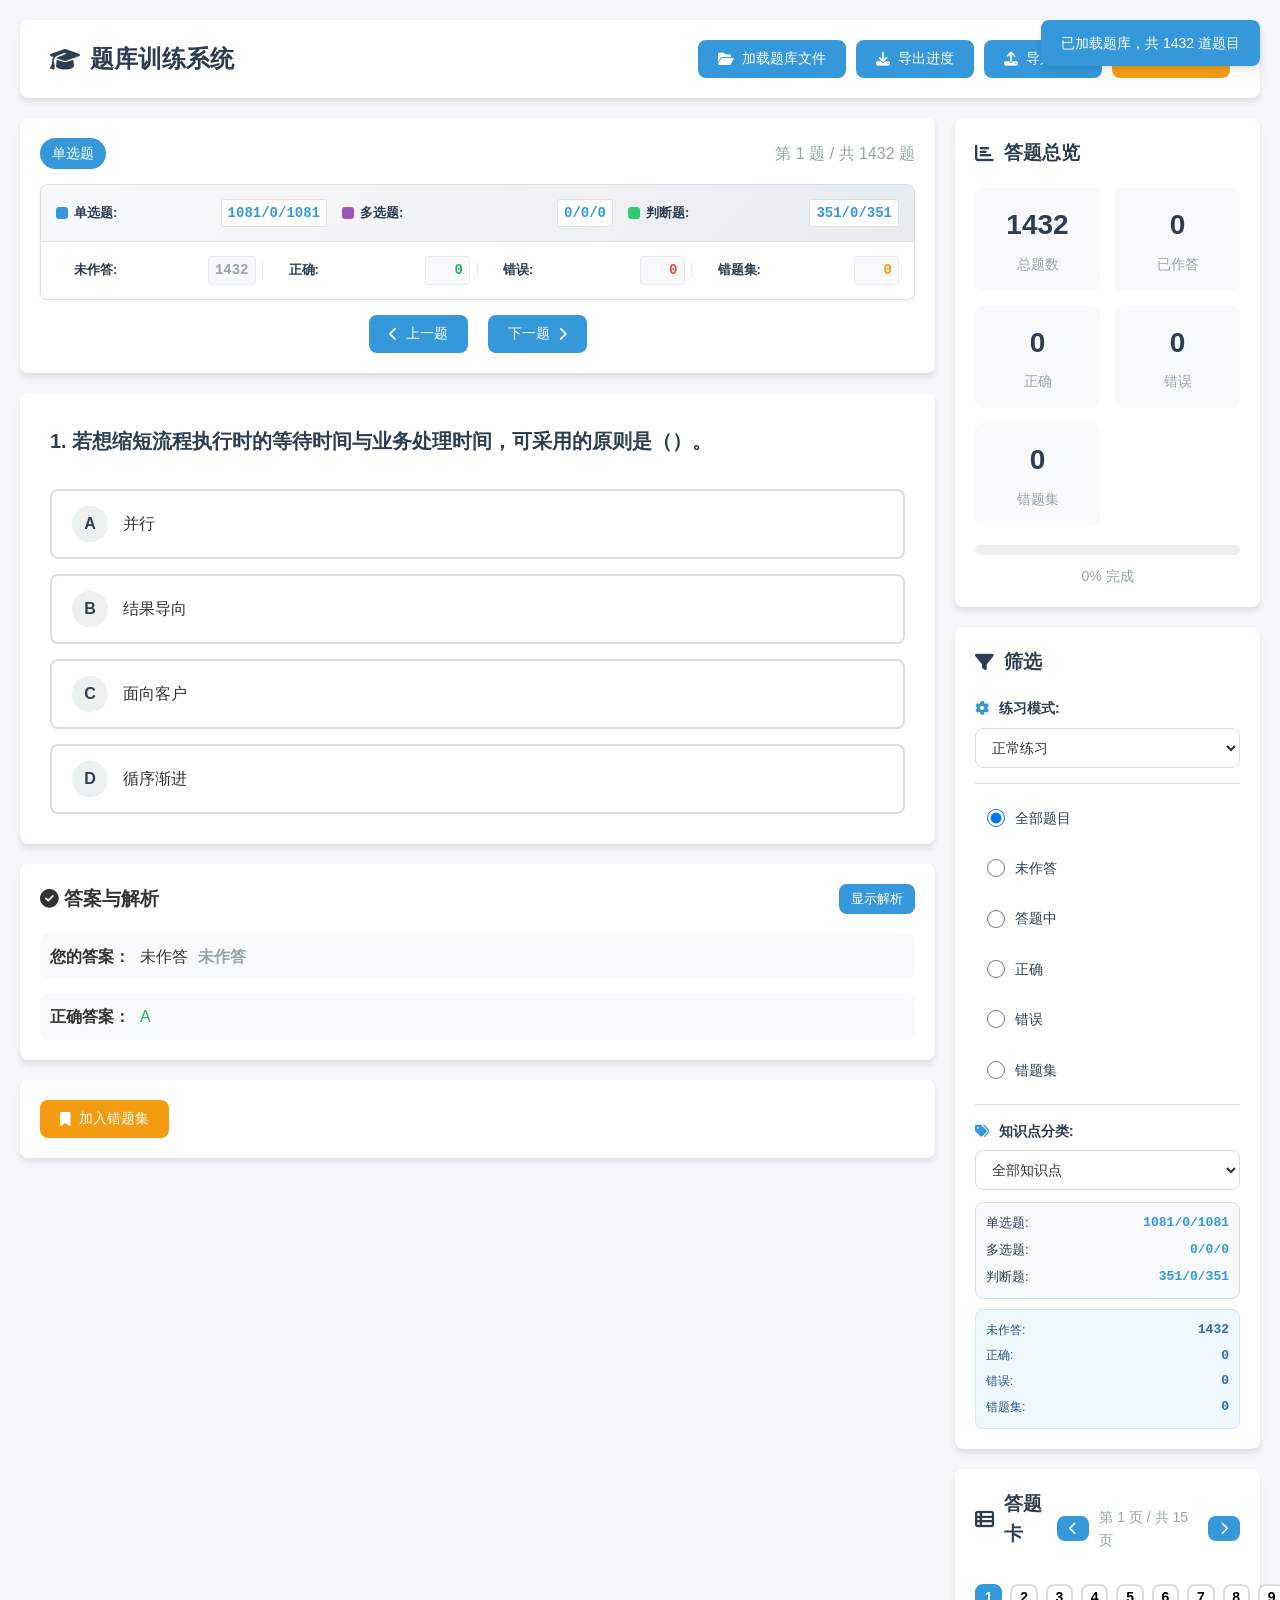
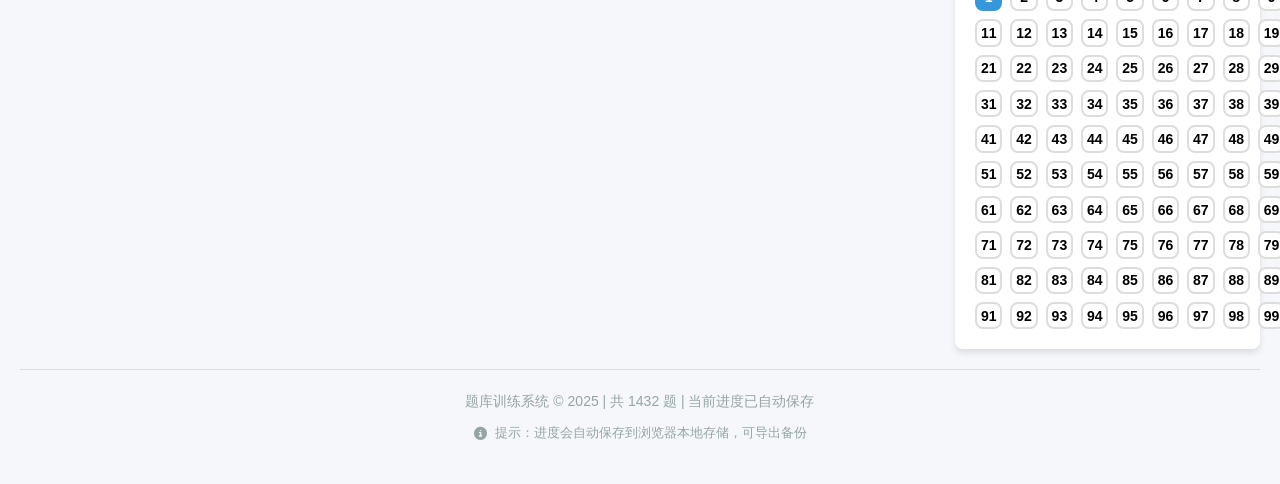
==== ai_test/index.html @ 326a0f9c "feat: 添加知识点分类。" ====
<!DOCTYPE html>
<html lang="zh-CN">
<head>
    <meta charset="UTF-8">
    <meta name="viewport" content="width=device-width, initial-scale=1.0">
    <title>题库训练系统</title>
    <link rel="stylesheet" href="style.css">
    <link rel="stylesheet" href="https://cdnjs.cloudflare.com/ajax/libs/font-awesome/6.4.0/css/all.min.css">
</head>
<body>
    <div class="container">
        <header>
            <h1><i class="fas fa-graduation-cap"></i> 题库训练系统</h1>
            <div class="header-controls">
                <button id="loadFile" class="btn"><i class="fas fa-folder-open"></i> 加载题库文件</button>
                <input type="file" id="fileInput" accept=".txt" style="display: none;">
                <button id="exportBtn" class="btn"><i class="fas fa-download"></i> 导出进度</button>
                <button id="importBtn" class="btn"><i class="fas fa-upload"></i> 导入进度</button>
                <input type="file" id="importFile" accept=".json" style="display: none;">
                <button id="resetBtn" class="btn btn-warning"><i class="fas fa-redo"></i> 重置进度</button>
            </div>
        </header>

        <main>
            <div class="left-panel">
                <div class="question-header">
                    <div class="question-info">
                        <span class="question-type" id="questionType">单选题</span>
                        <span class="question-number" id="questionNumber">第 1 题 / 共 1432 题</span>
                    </div>
                    <div class="question-stats-summary" id="questionStatsSummary">
                        <div class="stats-summary-row type-stats">
                            <div class="stats-summary-item">
                                <span class="stats-summary-label">单选题:</span>
                                <span class="stats-summary-count" id="summarySingleCount">0/0/0</span>
                            </div>
                            <div class="stats-summary-item">
                                <span class="stats-summary-label">多选题:</span>
                                <span class="stats-summary-count" id="summaryMultipleCount">0/0/0</span>
                            </div>
                            <div class="stats-summary-item">
                                <span class="stats-summary-label">判断题:</span>
                                <span class="stats-summary-count" id="summaryJudgeCount">0/0/0</span>
                            </div>
                        </div>
                        <div class="stats-summary-row status-stats">
                            <div class="stats-summary-item">
                                <span class="stats-summary-label">未作答:</span>
                                <span class="stats-summary-count" id="summaryUnansweredCount">0</span>
                            </div>
                            <div class="stats-summary-item">
                                <span class="stats-summary-label">正确:</span>
                                <span class="stats-summary-count" id="summaryCorrectCount">0</span>
                            </div>
                            <div class="stats-summary-item">
                                <span class="stats-summary-label">错误:</span>
                                <span class="stats-summary-count" id="summaryIncorrectCount">0</span>
                            </div>
                            <div class="stats-summary-item">
                                <span class="stats-summary-label">错题集:</span>
                                <span class="stats-summary-count" id="summaryWrongBookCount">0</span>
                            </div>
                        </div>
                    </div>
                    <div class="question-actions">
                        <button id="prevBtn" class="btn"><i class="fas fa-chevron-left"></i> 上一题</button>
                        <button id="nextBtn" class="btn">下一题 <i class="fas fa-chevron-right"></i></button>
                    </div>
                </div>

                <div class="question-content">
                    <h2 id="questionText">加载题目中...</h2>
                    <div class="options" id="optionsContainer">
                        <!-- 选项动态生成 -->
                    </div>
                    <div class="judgment-options" id="judgmentContainer" style="display: none;">
                        <button class="judgment-btn correct-btn" data-value="正确">正确</button>
                        <button class="judgment-btn wrong-btn" data-value="错误">错误</button>
                    </div>
                </div>

                <div class="answer-section">
                    <div class="answer-header">
                        <h3><i class="fas fa-check-circle"></i> 答案与解析</h3>
                        <button id="toggleExplanation" class="btn btn-small">显示解析</button>
                    </div>
                    <div class="answer-content">
                        <div class="user-answer">
                            <strong>您的答案：</strong>
                            <span id="userAnswerText">未作答</span>
                            <span id="answerStatus" class="status-unanswered">未作答</span>
                        </div>
                        <div class="correct-answer">
                            <strong>正确答案：</strong>
                            <span id="correctAnswerText">-</span>
                        </div>
                        <div class="explanation" id="explanationText" style="display: none;">
                            <strong>解析：</strong>
                            <p>解析内容加载中...</p>
                        </div>
                    </div>
                </div>

                <div class="wrong-book-section">
                    <button id="toggleWrongBook" class="btn btn-wrongbook">
                        <i class="fas fa-bookmark"></i> 加入错题集
                    </button>
                    <button id="removeWrongBook" class="btn btn-wrongbook-remove" style="display: none;">
                        <i class="fas fa-trash-alt"></i> 移除错题集
                    </button>
                    <span class="wrong-book-hint" id="wrongBookHint"></span>
                </div>
            </div>

            <div class="right-panel">
                <div class="stats-card">
                    <h3><i class="fas fa-chart-bar"></i> 答题总览</h3>
                    <div class="stats-grid">
                        <div class="stat-item">
                            <div class="stat-number" id="totalQuestions">1432</div>
                            <div class="stat-label">总题数</div>
                        </div>
                        <div class="stat-item">
                            <div class="stat-number" id="answeredCount">0</div>
                            <div class="stat-label">已作答</div>
                        </div>
                        <div class="stat-item">
                            <div class="stat-number" id="correctCount">0</div>
                            <div class="stat-label">正确</div>
                        </div>
                        <div class="stat-item">
                            <div class="stat-number" id="incorrectCount">0</div>
                            <div class="stat-label">错误</div>
                        </div>
                        <div class="stat-item">
                            <div class="stat-number" id="wrongBookCount">0</div>
                            <div class="stat-label">错题集</div>
                        </div>
                    </div>
                    <div class="progress-container">
                        <div class="progress-bar">
                            <div class="progress-fill" id="progressFill" style="width: 0%"></div>
                        </div>
                        <div class="progress-text" id="progressText">0% 完成</div>
                    </div>
                </div>

                <div class="filter-card">
                    <h3><i class="fas fa-filter"></i> 筛选</h3>
                    <div class="mode-selector">
                        <label for="modeSelect"><i class="fas fa-cog"></i> 练习模式:</label>
                        <select id="modeSelect" class="mode-select">
                            <option value="normal">正常练习</option>
                            <option value="exam">考试模式 (100题)</option>
                            <option value="review">错题集复习</option>
                        </select>
                    </div>
                    <div class="filter-options">
                        <label class="filter-option">
                            <input type="radio" name="filter" value="all" checked>
                            <span class="filter-label">全部题目</span>
                        </label>
                        <label class="filter-option">
                            <input type="radio" name="filter" value="unanswered">
                            <span class="filter-label">未作答</span>
                        </label>
                        <label class="filter-option">
                            <input type="radio" name="filter" value="answering">
                            <span class="filter-label">答题中</span>
                        </label>
                        <label class="filter-option">
                            <input type="radio" name="filter" value="correct">
                            <span class="filter-label">正确</span>
                        </label>
                        <label class="filter-option">
                            <input type="radio" name="filter" value="incorrect">
                            <span class="filter-label">错误</span>
                        </label>
                        <label class="filter-option">
                            <input type="radio" name="filter" value="wrongbook">
                            <span class="filter-label">错题集</span>
                        </label>
                    </div>
                    <div class="category-filter">
                        <label for="categorySelect"><i class="fas fa-tags"></i> 知识点分类:</label>
                        <select id="categorySelect" class="category-select">
                            <option value="test">⚠️ 测试选项（如果看到这个，说明下拉框显示正常）</option>
                            <!-- 选项将通过JavaScript动态生成 -->
                        </select>
                        <div class="question-type-stats" id="questionTypeStats">
                            <div class="type-stat-item">
                                <span class="type-stat-label">单选题:</span>
                                <span class="type-stat-count" id="singleCount">0/0/0</span>
                            </div>
                            <div class="type-stat-item">
                                <span class="type-stat-label">多选题:</span>
                                <span class="type-stat-count" id="multipleCount">0/0/0</span>
                            </div>
                            <div class="type-stat-item">
                                <span class="type-stat-label">判断题:</span>
                                <span class="type-stat-count" id="judgeCount">0/0/0</span>
                            </div>
                        </div>
                        <div class="category-stats" id="categoryStats">
                            <div class="category-stat-item">
                                <span class="category-stat-label">未作答:</span>
                                <span class="category-stat-count" id="categoryUnansweredCount">0</span>
                            </div>
                            <div class="category-stat-item">
                                <span class="category-stat-label">正确:</span>
                                <span class="category-stat-count" id="categoryCorrectCount">0</span>
                            </div>
                            <div class="category-stat-item">
                                <span class="category-stat-label">错误:</span>
                                <span class="category-stat-count" id="categoryIncorrectCount">0</span>
                            </div>
                            <div class="category-stat-item">
                                <span class="category-stat-label">错题集:</span>
                                <span class="category-stat-count" id="categoryWrongBookCount">0</span>
                            </div>
                        </div>
                    </div>
                </div>

                <div class="answer-sheet-card">
                    <div class="answer-sheet-header">
                        <h3><i class="fas fa-th-list"></i> 答题卡</h3>
                        <div class="sheet-controls">
                            <button id="prevPage" class="btn btn-small"><i class="fas fa-chevron-left"></i></button>
                            <span id="pageInfo">第 1 页 / 共 72 页</span>
                            <button id="nextPage" class="btn btn-small"><i class="fas fa-chevron-right"></i></button>
                        </div>
                    </div>
                    <div class="answer-sheet-grid" id="answerSheetGrid">
                        <!-- 答题卡按钮动态生成 -->
                    </div>
                </div>
            </div>
        </main>

        <footer>
            <p>题库训练系统 &copy; 2025 | 共 <span id="totalCount">1432</span> 题 | 当前进度已自动保存</p>
            <p class="footer-hint"><i class="fas fa-info-circle"></i> 提示：进度会自动保存到浏览器本地存储，可导出备份</p>
        </footer>
    </div>

    <div id="loadingOverlay" class="loading-overlay">
        <div class="loading-content">
            <div class="spinner"></div>
            <p>正在加载题库，请稍候...</p>
        </div>
    </div>

    <script src="question-data.js"></script>
    <script src="category-data.js"></script>
    <script src="script.js"></script>
</body>
</html>
---- ai_test/style.css ----
/* 基础样式 */
:root {
    --primary-color: #3498db;
    --secondary-color: #2c3e50;
    --success-color: #27ae60;
    --danger-color: #e74c3c;
    --warning-color: #f39c12;
    --info-color: #3498db;
    --light-color: #ecf0f1;
    --dark-color: #2c3e50;
    --gray-color: #95a5a6;
    --border-color: #ddd;
    --shadow: 0 4px 6px rgba(0, 0, 0, 0.1);
    --border-radius: 8px;
}

* {
    margin: 0;
    padding: 0;
    box-sizing: border-box;
}

body {
    font-family: 'Segoe UI', Tahoma, Geneva, Verdana, sans-serif;
    background-color: #f5f7fa;
    color: #333;
    line-height: 1.6;
}

.container {
    max-width: 1600px;
    margin: 0 auto;
    padding: 20px;
}

/* 头部样式 */
header {
    background-color: white;
    border-radius: var(--border-radius);
    padding: 20px 30px;
    margin-bottom: 20px;
    box-shadow: var(--shadow);
    display: flex;
    justify-content: space-between;
    align-items: center;
}

header h1 {
    color: var(--secondary-color);
    font-size: 24px;
    display: flex;
    align-items: center;
    gap: 10px;
}

.header-controls {
    display: flex;
    gap: 10px;
    flex-wrap: wrap;
}

/* 按钮样式 */
.btn {
    padding: 10px 20px;
    border: none;
    border-radius: var(--border-radius);
    background-color: var(--primary-color);
    color: white;
    font-size: 14px;
    cursor: pointer;
    display: inline-flex;
    align-items: center;
    justify-content: center;
    gap: 8px;
    transition: all 0.3s ease;
}

.btn:hover {
    background-color: #2980b9;
    transform: translateY(-2px);
}

.btn-small {
    padding: 6px 12px;
    font-size: 13px;
}

.btn-warning {
    background-color: var(--warning-color);
}

.btn-warning:hover {
    background-color: #e67e22;
}

.btn-wrongbook {
    background-color: var(--warning-color);
}

.btn-wrongbook-remove {
    background-color: var(--danger-color);
}

/* 主内容区域 */
main {
    display: flex;
    gap: 20px;
    margin-bottom: 20px;
}

.left-panel {
    flex: 3;
    display: flex;
    flex-direction: column;
    gap: 20px;
}

.right-panel {
    flex: 1;
    display: flex;
    flex-direction: column;
    gap: 20px;
    min-width: 300px;
}

/* 题目头部 */
.question-header {
    background-color: white;
    border-radius: var(--border-radius);
    padding: 20px;
    box-shadow: var(--shadow);
    display: flex;
    flex-direction: column;
    gap: 15px;
}

.question-info {
    display: flex;
    justify-content: space-between;
    align-items: center;
    gap: 10px;
}

.question-stats-summary {
    background-color: white;
    border-radius: var(--border-radius);
    padding: 0;
    border: 1px solid var(--border-color);
    overflow: hidden;
    box-shadow: 0 2px 4px rgba(0, 0, 0, 0.05);
}

/* 题型统计行 - 顶部行 */
.stats-summary-row.type-stats {
    background: linear-gradient(135deg, #f8f9fa 0%, #e9ecef 100%);
    padding: 10px 15px;
    border-bottom: 1px solid var(--border-color);
}

/* 状态统计行 - 底部行 */
.stats-summary-row.status-stats {
    background-color: white;
    padding: 10px 15px;
}

.stats-summary-row {
    display: flex;
    justify-content: space-between;
    gap: 15px;
}

.stats-summary-item {
    display: flex;
    align-items: center;
    justify-content: space-between;
    font-size: 13px;
    flex: 1;
    padding: 4px 0;
}

.stats-summary-label {
    color: var(--secondary-color);
    font-weight: 600;
    white-space: nowrap;
    position: relative;
    padding-left: 18px;
}

/* 题型标签的图标 */
.stats-summary-row.type-stats .stats-summary-label::before {
    content: '';
    position: absolute;
    left: 0;
    top: 50%;
    transform: translateY(-50%);
    width: 12px;
    height: 12px;
    border-radius: 3px;
}

.stats-summary-row.type-stats .stats-summary-item:nth-child(1) .stats-summary-label::before {
    background-color: #3498db; /* 单选题 - 蓝色 */
}

.stats-summary-row.type-stats .stats-summary-item:nth-child(2) .stats-summary-label::before {
    background-color: #9b59b6; /* 多选题 - 紫色 */
}

.stats-summary-row.type-stats .stats-summary-item:nth-child(3) .stats-summary-label::before {
    background-color: #2ecc71; /* 判断题 - 绿色 */
}

/* 状态统计的颜色编码 */
.stats-summary-row.status-stats .stats-summary-item:nth-child(1) .stats-summary-count {
    color: var(--gray-color); /* 未作答 - 灰色 */
}

.stats-summary-row.status-stats .stats-summary-item:nth-child(2) .stats-summary-count {
    color: var(--success-color); /* 正确 - 绿色 */
}

.stats-summary-row.status-stats .stats-summary-item:nth-child(3) .stats-summary-count {
    color: var(--danger-color); /* 错误 - 红色 */
}

.stats-summary-row.status-stats .stats-summary-item:nth-child(4) .stats-summary-count {
    color: var(--warning-color); /* 错题集 - 橙色 */
}

.stats-summary-count {
    font-weight: 700;
    font-family: 'Courier New', monospace, 'SF Mono', Monaco, 'Roboto Mono', monospace;
    font-size: 14px;
    min-width: 45px;
    text-align: right;
    background-color: #f8f9fa;
    padding: 2px 6px;
    border-radius: 3px;
    border: 1px solid #e9ecef;
}

/* 题型统计的数字颜色 */
.stats-summary-row.type-stats .stats-summary-count {
    color: var(--primary-color);
    background-color: white;
    border-color: #dee2e6;
}

/* 悬停效果 */
.stats-summary-item:hover .stats-summary-count {
    transform: translateY(-1px);
    box-shadow: 0 2px 4px rgba(0, 0, 0, 0.1);
}

.stats-summary-item {
    transition: all 0.2s ease;
}

.stats-summary-count {
    transition: all 0.2s ease;
}

/* 添加分隔线 */
.stats-summary-row.status-stats .stats-summary-item:not(:last-child)::after {
    content: '';
    position: absolute;
    right: -7.5px;
    top: 50%;
    transform: translateY(-50%);
    width: 1px;
    height: 16px;
    background-color: #e9ecef;
}

.stats-summary-row.status-stats .stats-summary-item {
    position: relative;
}

.stats-summary-row.status-stats .stats-summary-item:last-child::after {
    display: none;
}

.question-actions {
    display: flex;
    justify-content: center;
    gap: 20px;
}

.question-type {
    background-color: var(--info-color);
    color: white;
    padding: 4px 12px;
    border-radius: 20px;
    font-size: 14px;
    display: inline-block;
}

.question-number {
    color: var(--gray-color);
    font-size: 16px;
}

/* 题目内容 */
.question-content {
    background-color: white;
    border-radius: var(--border-radius);
    padding: 30px;
    box-shadow: var(--shadow);
}

#questionText {
    font-size: 20px;
    margin-bottom: 30px;
    color: var(--secondary-color);
    line-height: 1.8;
}

.options {
    display: flex;
    flex-direction: column;
    gap: 15px;
}

.option {
    padding: 15px 20px;
    border: 2px solid var(--border-color);
    border-radius: var(--border-radius);
    cursor: pointer;
    transition: all 0.3s ease;
    display: flex;
    align-items: center;
    gap: 15px;
}

.option:hover {
    border-color: var(--primary-color);
    background-color: #f8fafc;
}

.option.selected {
    border-color: var(--primary-color);
    background-color: #e3f2fd;
}

.option.correct {
    border-color: var(--success-color);
    background-color: #d4edda;
}

.option.incorrect {
    border-color: var(--danger-color);
    background-color: #f8d7da;
}

.option-letter {
    width: 36px;
    height: 36px;
    border-radius: 50%;
    background-color: var(--light-color);
    display: flex;
    align-items: center;
    justify-content: center;
    font-weight: bold;
    color: var(--secondary-color);
}

.option-text {
    flex: 1;
    font-size: 16px;
}

/* 判断题选项 */
.judgment-options {
    display: flex;
    gap: 20px;
    margin-top: 10px;
}

.judgment-btn {
    flex: 1;
    padding: 20px;
    font-size: 18px;
    font-weight: bold;
    border: none;
    border-radius: var(--border-radius);
    cursor: pointer;
    transition: all 0.3s ease;
}

.correct-btn {
    background-color: #d4edda;
    color: var(--success-color);
    border: 2px solid #c3e6cb;
}

.correct-btn:hover, .correct-btn.selected {
    background-color: var(--success-color);
    color: white;
    border-color: var(--success-color);
}

.wrong-btn {
    background-color: #f8d7da;
    color: var(--danger-color);
    border: 2px solid #f5c6cb;
}

.wrong-btn:hover, .wrong-btn.selected {
    background-color: var(--danger-color);
    color: white;
    border-color: var(--danger-color);
}

/* 答案与解析 */
.answer-section {
    background-color: white;
    border-radius: var(--border-radius);
    padding: 20px;
    box-shadow: var(--shadow);
}

.answer-header {
    display: flex;
    justify-content: space-between;
    align-items: center;
    margin-bottom: 20px;
}

.answer-content {
    display: flex;
    flex-direction: column;
    gap: 15px;
}

.user-answer, .correct-answer {
    display: flex;
    align-items: center;
    gap: 10px;
    padding: 10px;
    background-color: #f8f9fa;
    border-radius: var(--border-radius);
}

.explanation {
    padding: 15px;
    background-color: #f8f9fa;
    border-radius: var(--border-radius);
    border-left: 4px solid var(--info-color);
}

.status-unanswered {
    color: var(--gray-color);
    font-weight: bold;
}

.status-correct {
    color: var(--success-color);
    font-weight: bold;
}

.status-incorrect {
    color: var(--danger-color);
    font-weight: bold;
}

/* 错题集部分 */
.wrong-book-section {
    background-color: white;
    border-radius: var(--border-radius);
    padding: 20px;
    box-shadow: var(--shadow);
    display: flex;
    align-items: center;
    gap: 15px;
}

.wrong-book-hint {
    color: var(--gray-color);
    font-size: 14px;
}

/* 右侧卡片 */
.stats-card, .filter-card, .answer-sheet-card {
    background-color: white;
    border-radius: var(--border-radius);
    padding: 20px;
    box-shadow: var(--shadow);
}

.stats-card h3, .filter-card h3, .answer-sheet-card h3 {
    color: var(--secondary-color);
    margin-bottom: 20px;
    display: flex;
    align-items: center;
    gap: 10px;
}

/* 统计网格 */
.stats-grid {
    display: grid;
    grid-template-columns: repeat(2, 1fr);
    gap: 15px;
    margin-bottom: 20px;
}

.stat-item {
    text-align: center;
    padding: 15px;
    background-color: #f8f9fa;
    border-radius: var(--border-radius);
}

.stat-number {
    font-size: 28px;
    font-weight: bold;
    color: var(--secondary-color);
}

.stat-label {
    font-size: 14px;
    color: var(--gray-color);
    margin-top: 5px;
}

/* 进度条 */
.progress-container {
    margin-top: 20px;
}

.progress-bar {
    height: 10px;
    background-color: var(--light-color);
    border-radius: 5px;
    overflow: hidden;
    margin-bottom: 10px;
}

.progress-fill {
    height: 100%;
    background-color: var(--success-color);
    border-radius: 5px;
    transition: width 0.5s ease;
}

.progress-text {
    text-align: center;
    color: var(--gray-color);
    font-size: 14px;
}

/* 模式选择器 */
.mode-selector {
    margin-bottom: 15px;
    padding-bottom: 15px;
    border-bottom: 1px solid var(--border-color);
}

.mode-selector label {
    display: block;
    margin-bottom: 8px;
    font-weight: 600;
    color: var(--secondary-color);
    font-size: 14px;
}

.mode-selector label i {
    margin-right: 6px;
    color: var(--primary-color);
}

.mode-select {
    width: 100%;
    padding: 10px 12px;
    border: 1px solid var(--border-color);
    border-radius: var(--border-radius);
    background-color: white;
    font-size: 14px;
    color: #333;
    transition: border-color 0.2s;
    cursor: pointer;
}

.mode-select:focus {
    outline: none;
    border-color: var(--primary-color);
    box-shadow: 0 0 0 3px rgba(52, 152, 219, 0.1);
}

.mode-select:hover {
    border-color: #bbb;
}

/* 筛选选项 */
.filter-options {
    display: flex;
    flex-direction: column;
    gap: 12px;
}

.filter-option {
    display: flex;
    align-items: center;
    gap: 10px;
    cursor: pointer;
    padding: 8px 12px;
    border-radius: var(--border-radius);
    transition: background-color 0.3s ease;
}

.filter-option:hover {
    background-color: #f8f9fa;
}

.filter-option input[type="radio"] {
    width: 18px;
    height: 18px;
    cursor: pointer;
}

.filter-label {
    font-size: 14px;
    color: var(--secondary-color);
}

/* 答题卡 */
.answer-sheet-header {
    display: flex;
    justify-content: space-between;
    align-items: center;
    margin-bottom: 15px;
}

.sheet-controls {
    display: flex;
    align-items: center;
    gap: 10px;
}

#pageInfo {
    font-size: 14px;
    color: var(--gray-color);
}

.answer-sheet-grid {
    display: grid;
    grid-template-columns: repeat(10, 1fr);
    gap: 8px;
}

.sheet-btn {
    aspect-ratio: 1;
    border: 2px solid var(--border-color);
    border-radius: var(--border-radius);
    background-color: white;
    cursor: pointer;
    display: flex;
    align-items: center;
    justify-content: center;
    font-size: 14px;
    font-weight: bold;
    transition: all 0.3s ease;
}

.sheet-btn:hover {
    border-color: var(--primary-color);
    background-color: #e3f2fd;
}

.sheet-btn.current {
    border-color: var(--primary-color);
    background-color: var(--primary-color);
    color: white;
}

.sheet-btn.unanswered {
    border-color: var(--border-color);
    background-color: white;
}

.sheet-btn.answering {
    border-color: var(--info-color);
    background-color: #e3f2fd;
}

.sheet-btn.correct {
    border-color: var(--success-color);
    background-color: #d4edda;
}

.sheet-btn.incorrect {
    border-color: var(--danger-color);
    background-color: #f8d7da;
}

.sheet-btn.wrongbook {
    border-color: var(--warning-color);
    background-color: #fff3cd;
}

/* 底部 */
footer {
    text-align: center;
    padding: 20px;
    color: var(--gray-color);
    font-size: 14px;
    border-top: 1px solid var(--border-color);
    margin-top: 20px;
}

.footer-hint {
    margin-top: 10px;
    font-size: 13px;
    display: flex;
    align-items: center;
    justify-content: center;
    gap: 8px;
}

/* 加载遮罩 */
.loading-overlay {
    position: fixed;
    top: 0;
    left: 0;
    width: 100%;
    height: 100%;
    background-color: rgba(255, 255, 255, 0.9);
    display: flex;
    align-items: center;
    justify-content: center;
    z-index: 1000;
}

.loading-content {
    text-align: center;
}

.spinner {
    width: 60px;
    height: 60px;
    border: 4px solid var(--light-color);
    border-top: 4px solid var(--primary-color);
    border-radius: 50%;
    animation: spin 1s linear infinite;
    margin: 0 auto 20px;
}

@keyframes spin {
    0% { transform: rotate(0deg); }
    100% { transform: rotate(360deg); }
}

/* 响应式设计 */
@media (max-width: 1200px) {
    main {
        flex-direction: column;
    }
    
    .right-panel {
        min-width: auto;
    }
}

/* 知识点分类筛选器样式 */
.category-filter {
    margin-top: 15px;
    padding-top: 15px;
    border-top: 1px solid var(--border-color);
}

.category-filter label {
    display: block;
    margin-bottom: 8px;
    font-weight: 600;
    color: var(--secondary-color);
    font-size: 14px;
}

.category-filter label i {
    margin-right: 6px;
    color: var(--primary-color);
}

.category-select {
    width: 100%;
    padding: 10px 12px;
    border: 1px solid var(--border-color);
    border-radius: var(--border-radius);
    background-color: white;
    font-size: 14px;
    color: #333;
    transition: border-color 0.2s;
    cursor: pointer;
}

.category-select:focus {
    outline: none;
    border-color: var(--primary-color);
    box-shadow: 0 0 0 3px rgba(52, 152, 219, 0.1);
}

.category-select:hover {
    border-color: #bbb;
}

/* 题型统计样式 */
.question-type-stats {
    margin-top: 12px;
    padding: 10px;
    background-color: #f8f9fa;
    border-radius: var(--border-radius);
    border: 1px solid var(--border-color);
}

.type-stat-item {
    display: flex;
    justify-content: space-between;
    align-items: center;
    margin-bottom: 6px;
    font-size: 13px;
}

.type-stat-item:last-child {
    margin-bottom: 0;
}

.type-stat-label {
    color: var(--secondary-color);
    font-weight: 500;
}

.type-stat-count {
    color: var(--primary-color);
    font-weight: 600;
    font-family: 'Courier New', monospace;
}

/* 知识点分类状态统计样式 */
.category-stats {
    margin-top: 10px;
    padding: 10px;
    background-color: #f0f8ff;
    border-radius: var(--border-radius);
    border: 1px solid #d1e7ff;
}

.category-stat-item {
    display: flex;
    justify-content: space-between;
    align-items: center;
    margin-bottom: 5px;
    font-size: 12px;
}

.category-stat-item:last-child {
    margin-bottom: 0;
}

.category-stat-label {
    color: #2c5282;
    font-weight: 500;
}

.category-stat-count {
    color: #2b6cb0;
    font-weight: 700;
    font-family: 'Courier New', monospace;
    font-size: 13px;
}

@media (max-width: 768px) {
    .container {
        padding: 10px;
    }
    
    header {
        flex-direction: column;
        gap: 15px;
        text-align: center;
    }
    
    .question-header {
        flex-direction: column;
        gap: 15px;
        text-align: center;
    }
    
    .question-stats-summary {
        margin: 0 -5px;
        border-radius: 8px;
    }
    
    .stats-summary-row.type-stats {
        flex-wrap: nowrap;
        gap: 8px;
        padding: 8px 10px;
    }
    
    .stats-summary-row.status-stats {
        flex-wrap: wrap;
        gap: 8px;
        padding: 8px 10px;
    }
    
    .stats-summary-row.status-stats .stats-summary-item {
        flex: 0 0 calc(50% - 4px);
        justify-content: space-between;
        font-size: 11px;
        padding: 3px 0;
    }
    
    /* 在平板端隐藏分隔线 */
    .stats-summary-row.status-stats .stats-summary-item::after {
        display: none;
    }
    
    .stats-summary-row.type-stats .stats-summary-item {
        flex: 1;
        justify-content: space-between;
        font-size: 11px;
        padding: 3px 0;
    }
    
    .stats-summary-row.type-stats .stats-summary-label::before {
        width: 10px;
        height: 10px;
    }
    
    .stats-summary-label {
        font-size: 11px;
        padding-left: 15px;
    }
    
    .stats-summary-count {
        font-size: 11px;
        min-width: 32px;
        padding: 1px 4px;
    }
    
    .stats-grid {
        grid-template-columns: repeat(3, 1fr);
    }
    
    .answer-sheet-grid {
        grid-template-columns: repeat(8, 1fr);
    }
}

@media (max-width: 480px) {
    .stats-grid {
        grid-template-columns: repeat(2, 1fr);
    }
    
    .answer-sheet-grid {
        grid-template-columns: repeat(5, 1fr);
    }
    
    .question-stats-summary {
        border-radius: 6px;
        margin: 0;
    }
    
    .stats-summary-row.type-stats,
    .stats-summary-row.status-stats {
        flex-direction: column;
        gap: 6px;
        padding: 10px;
    }
    
    .stats-summary-row.type-stats {
        background: linear-gradient(135deg, #f0f3f5 0%, #e1e7eb 100%);
    }
    
    .stats-summary-item {
        flex: 1 1 100%;
        justify-content: space-between;
        font-size: 12px;
        padding: 4px 0;
        border-bottom: 1px solid rgba(0, 0, 0, 0.05);
    }
    
    /* 在手机端隐藏分隔线 */
    .stats-summary-row.status-stats .stats-summary-item::after {
        display: none;
    }
    
    .stats-summary-row.status-stats .stats-summary-item:last-child {
        border-bottom: none;
    }
    
    .stats-summary-row.type-stats .stats-summary-item {
        border-bottom: 1px solid rgba(255, 255, 255, 0.3);
    }
    
    .stats-summary-row.type-stats .stats-summary-item:last-child {
        border-bottom: none;
    }
    
    .stats-summary-label {
        font-size: 12px;
        font-weight: 600;
        padding-left: 20px;
    }
    
    .stats-summary-row.type-stats .stats-summary-label::before {
        width: 12px;
        height: 12px;
        border-radius: 2px;
    }
    
    .stats-summary-count {
        font-size: 13px;
        min-width: 40px;
        padding: 3px 8px;
        font-weight: 800;
    }
    
    .question-actions {
        flex-direction: column;
        gap: 10px;
    }
    
    .question-actions .btn {
        width: 100%;
    }
    
    .judgment-options {
        flex-direction: column;
    }
    
    .header-controls {
        flex-direction: column;
        width: 100%;
    }
    
    .btn {
        width: 100%;
    }
}
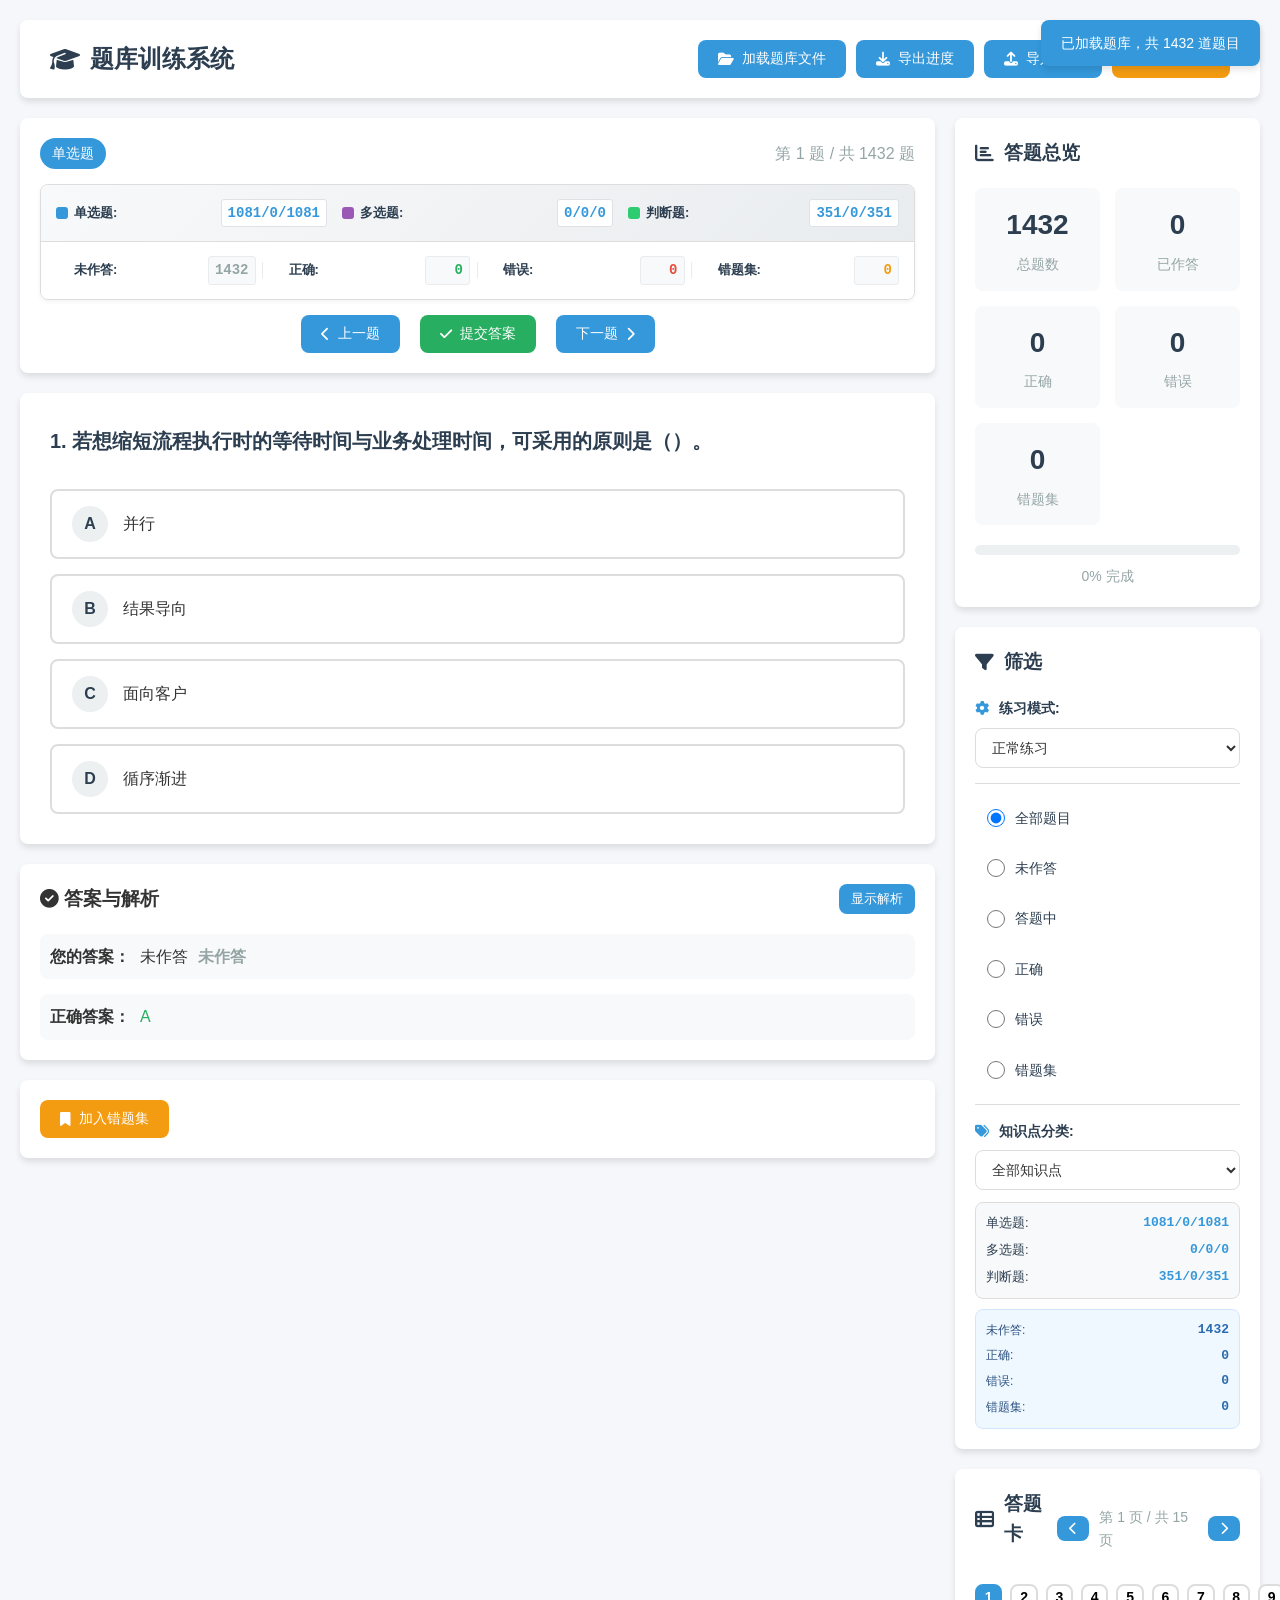
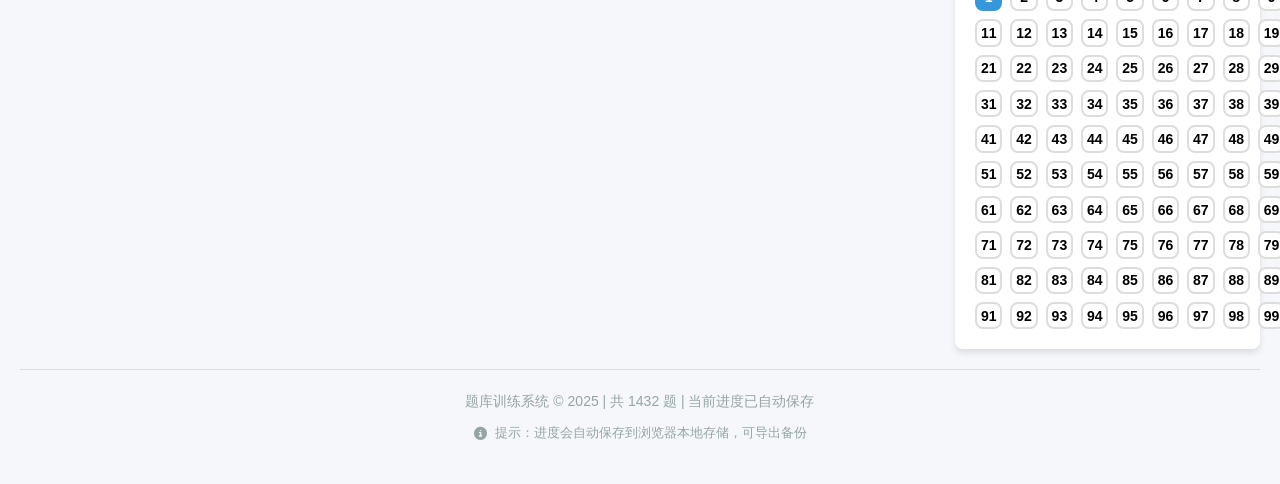
==== commit f6e24de2: "feat: 添加知识点分类。" ====
--- a/ai_test/index.html
+++ b/ai_test/index.html
@@ -64,6 +64,7 @@
                     </div>
                     <div class="question-actions">
                         <button id="prevBtn" class="btn"><i class="fas fa-chevron-left"></i> 上一题</button>
+                        <button id="submitBtn" class="btn btn-primary"><i class="fas fa-check"></i> 提交答案</button>
                         <button id="nextBtn" class="btn">下一题 <i class="fas fa-chevron-right"></i></button>
                     </div>
                 </div>
--- a/ai_test/style.css
+++ b/ai_test/style.css
@@ -101,6 +101,14 @@
     background-color: var(--danger-color);
 }
 
+.btn-primary {
+    background-color: var(--success-color);
+}
+
+.btn-primary:hover {
+    background-color: #219653;
+}
+
 /* 主内容区域 */
 main {
     display: flex;
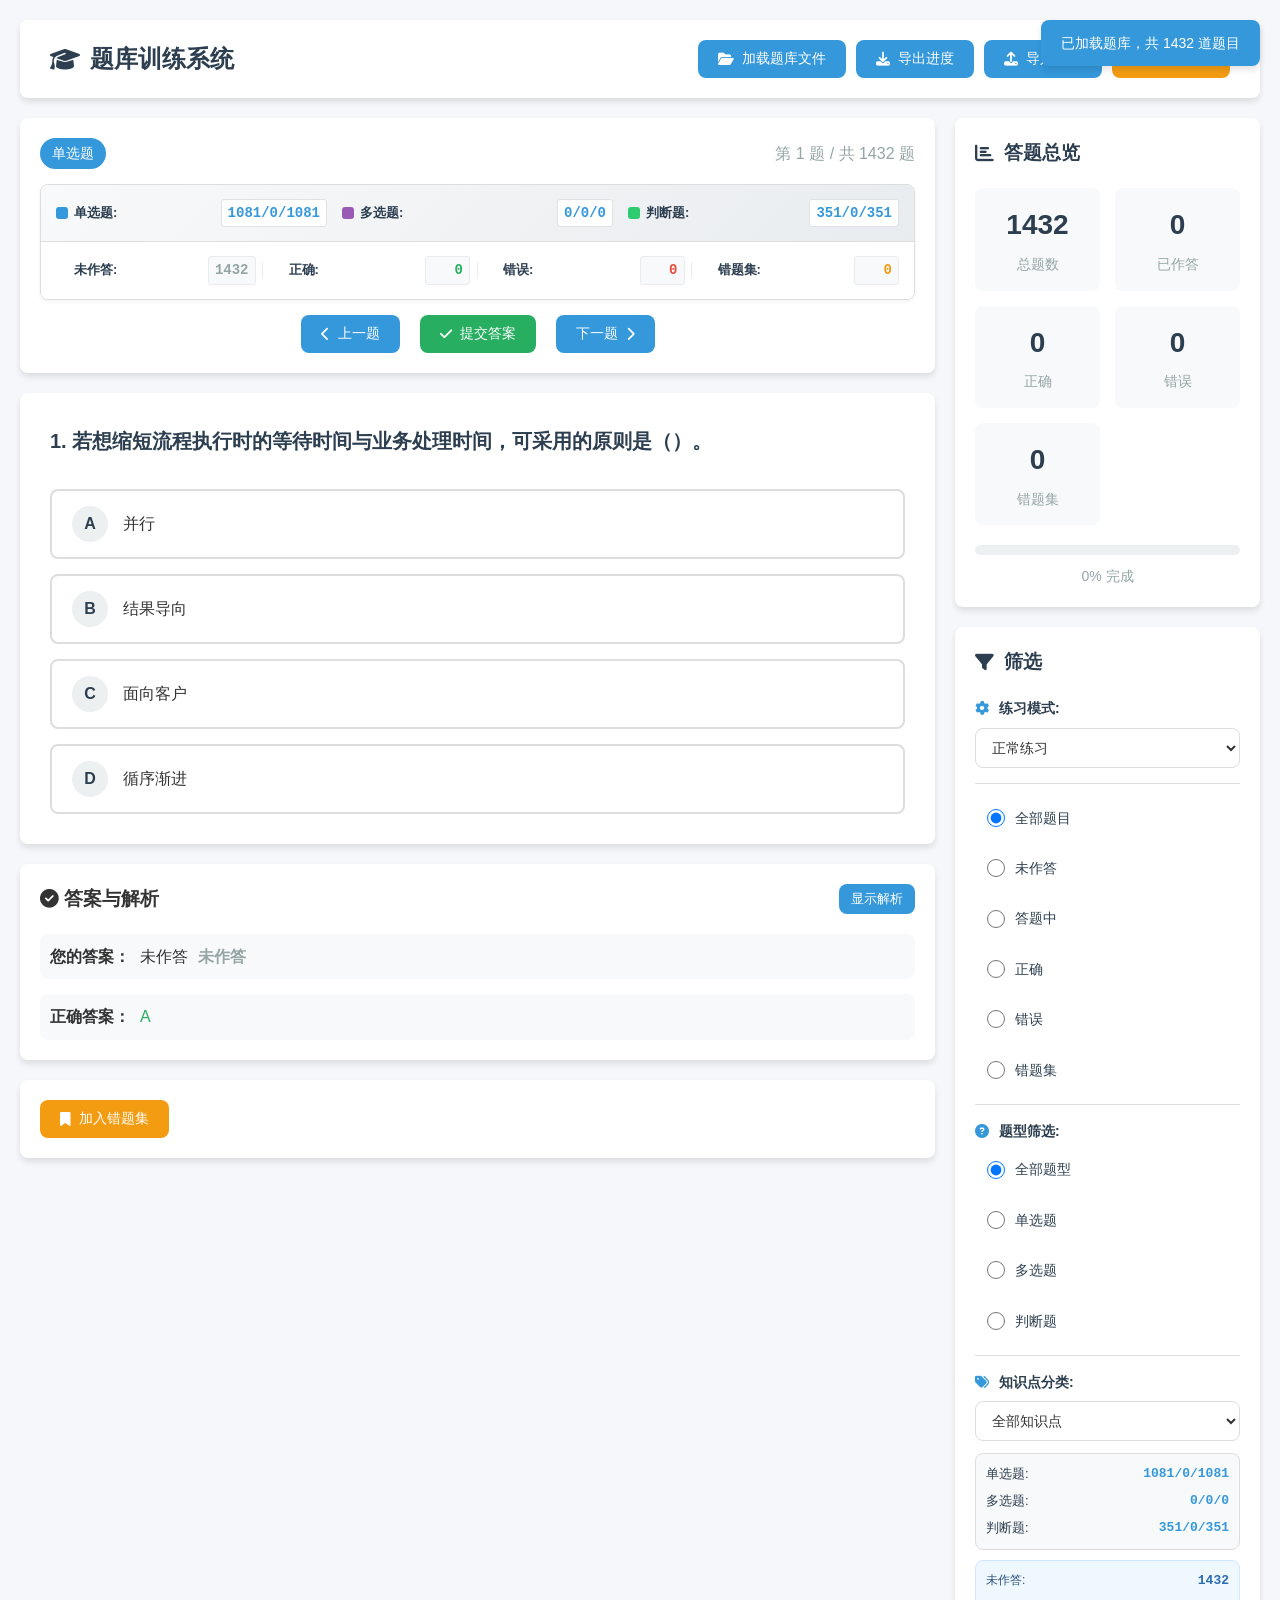
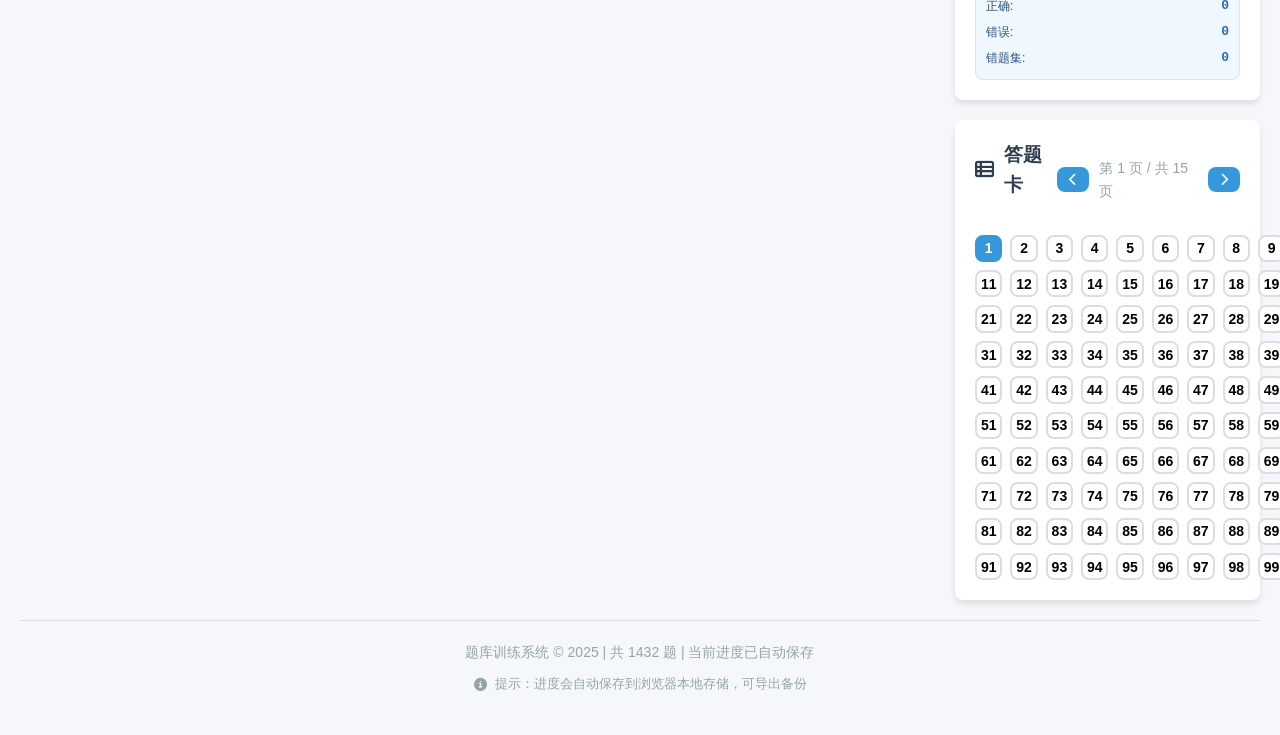
==== commit b701e0b1: "feat: 增加题型筛选" ====
--- a/ai_test/index.html
+++ b/ai_test/index.html
@@ -4,6 +4,15 @@
     <meta charset="UTF-8">
     <meta name="viewport" content="width=device-width, initial-scale=1.0">
     <title>题库训练系统</title>
+    <script>
+        var _hmt = _hmt || [];
+        (function() {
+            var hm = document.createElement("script");
+            hm.src = "https://hm.baidu.com/hm.js?c0eb50d5dace8f4c7319fd2c48cfebbc";
+            var s = document.getElementsByTagName("script")[0];
+            s.parentNode.insertBefore(hm, s);
+        })();
+    </script>
     <link rel="stylesheet" href="style.css">
     <link rel="stylesheet" href="https://cdnjs.cloudflare.com/ajax/libs/font-awesome/6.4.0/css/all.min.css">
 </head>
@@ -156,6 +165,9 @@
                             <option value="review">错题集复习</option>
                         </select>
                     </div>
+                    <div class="exam-controls" id="examControls" style="display: none;">
+                        <button id="regenerateExamBtn" class="btn btn-warning"><i class="fas fa-sync-alt"></i> 重新生成考卷</button>
+                    </div>
                     <div class="filter-options">
                         <label class="filter-option">
                             <input type="radio" name="filter" value="all" checked>
@@ -181,6 +193,27 @@
                             <input type="radio" name="filter" value="wrongbook">
                             <span class="filter-label">错题集</span>
                         </label>
+                    </div>
+                    <div class="type-filter">
+                        <div class="type-filter-label"><i class="fas fa-question-circle"></i> 题型筛选:</div>
+                        <div class="filter-options type-filter-options">
+                            <label class="filter-option">
+                                <input type="radio" name="typeFilter" value="all" checked>
+                                <span class="filter-label">全部题型</span>
+                            </label>
+                            <label class="filter-option">
+                                <input type="radio" name="typeFilter" value="single">
+                                <span class="filter-label">单选题</span>
+                            </label>
+                            <label class="filter-option">
+                                <input type="radio" name="typeFilter" value="multiple">
+                                <span class="filter-label">多选题</span>
+                            </label>
+                            <label class="filter-option">
+                                <input type="radio" name="typeFilter" value="judge">
+                                <span class="filter-label">判断题</span>
+                            </label>
+                        </div>
                     </div>
                     <div class="category-filter">
                         <label for="categorySelect"><i class="fas fa-tags"></i> 知识点分类:</label>
--- a/ai_test/style.css
+++ b/ai_test/style.css
@@ -563,6 +563,12 @@
     border-bottom: 1px solid var(--border-color);
 }
 
+.exam-controls {
+    margin-bottom: 15px;
+    padding-bottom: 15px;
+    border-bottom: 1px solid var(--border-color);
+}
+
 .mode-selector label {
     display: block;
     margin-bottom: 8px;
@@ -775,6 +781,25 @@
     border-top: 1px solid var(--border-color);
 }
 
+.type-filter {
+    margin-top: 15px;
+    padding-top: 15px;
+    border-top: 1px solid var(--border-color);
+}
+
+.type-filter .type-filter-label {
+    display: block;
+    margin-bottom: 8px;
+    font-weight: 600;
+    color: var(--secondary-color);
+    font-size: 14px;
+}
+
+.type-filter .type-filter-label i {
+    margin-right: 6px;
+    color: var(--primary-color);
+}
+
 .category-filter label {
     display: block;
     margin-bottom: 8px;
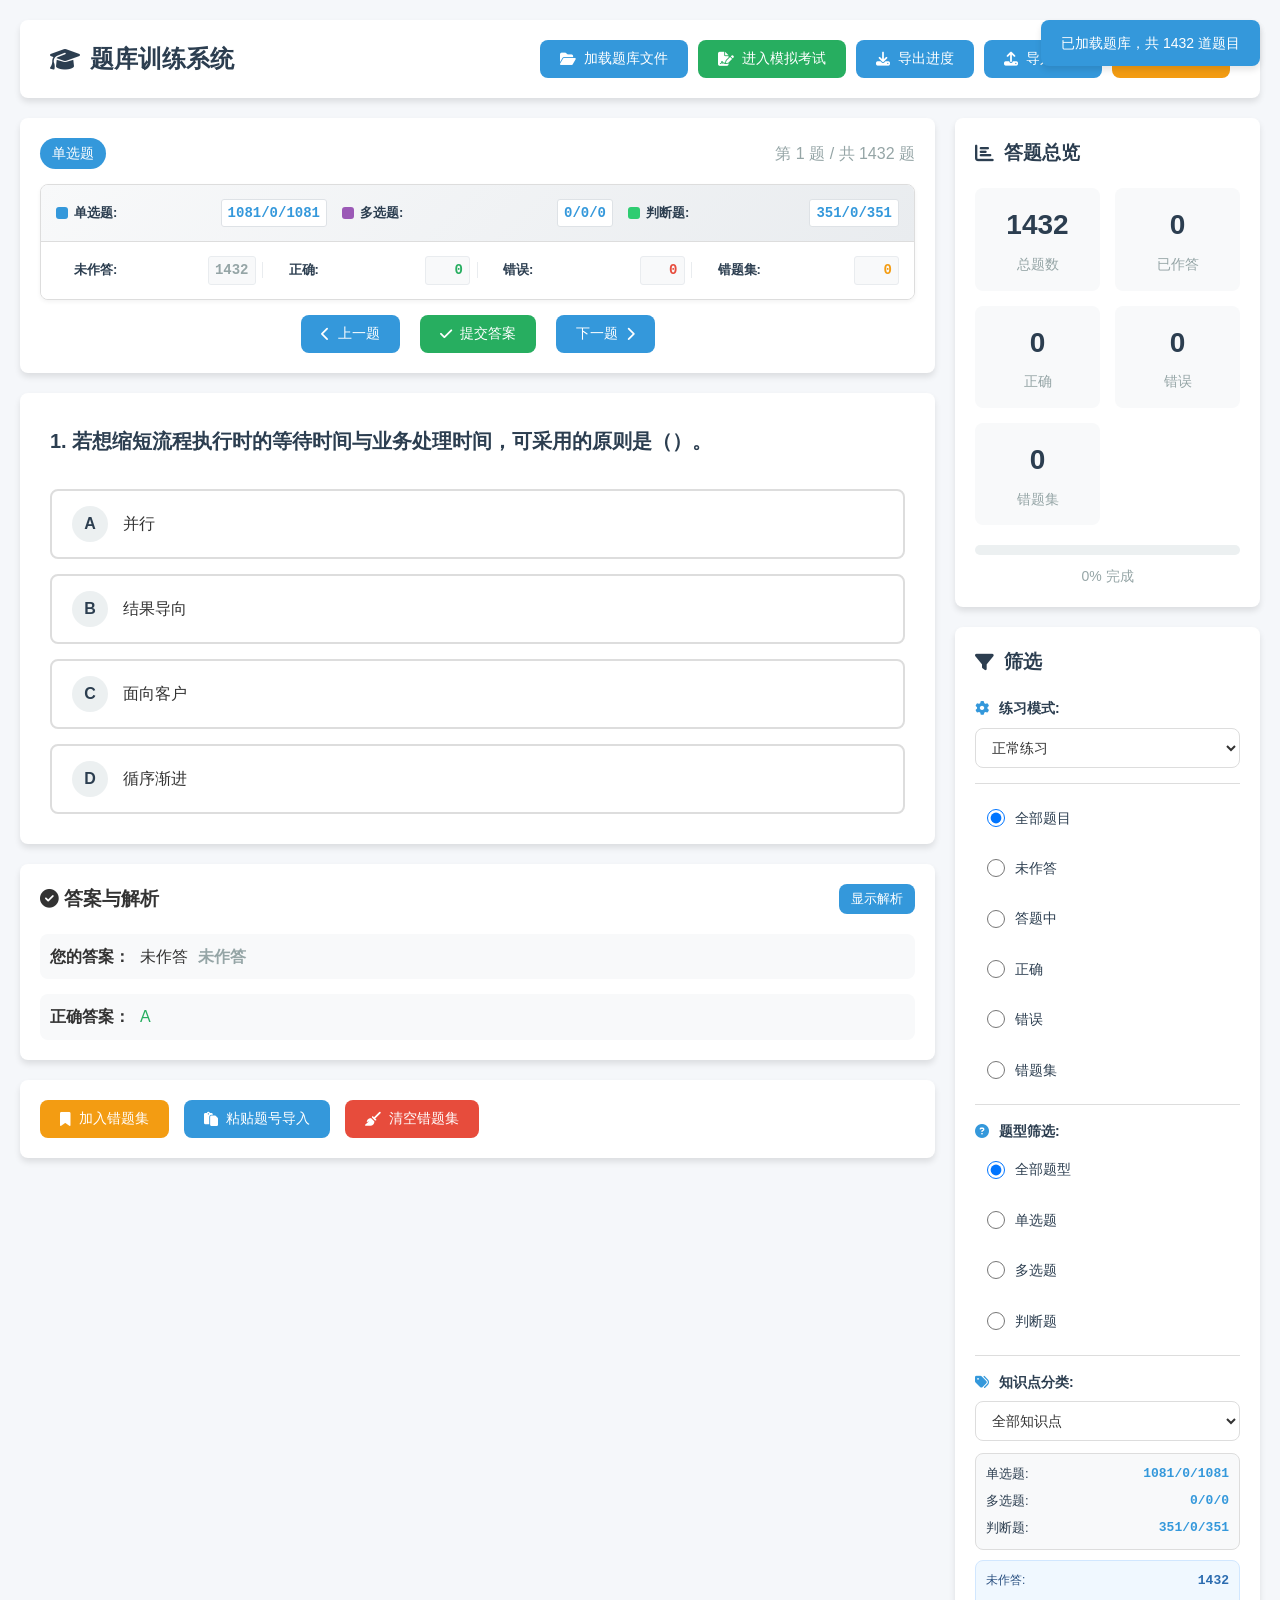
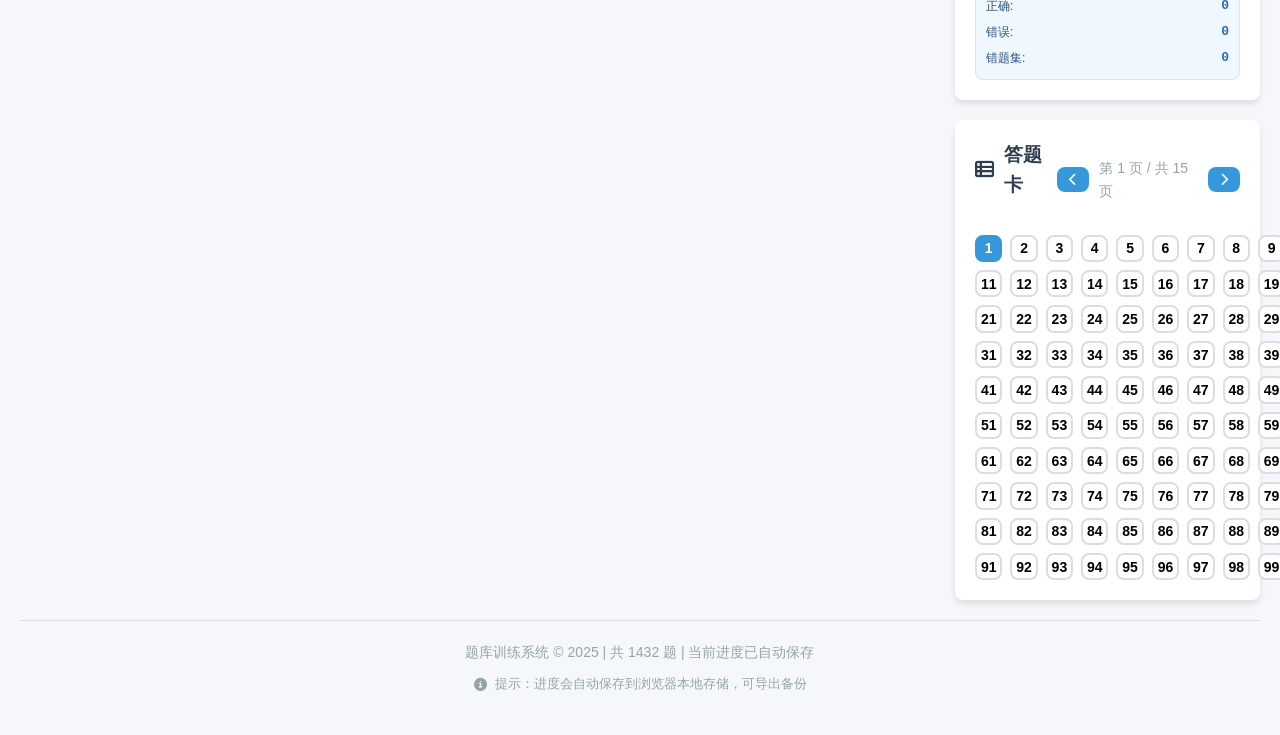
==== commit 5e270a56: "feat: 增加考试400题" ====
--- a/ai_test/index.html
+++ b/ai_test/index.html
@@ -23,6 +23,9 @@
             <div class="header-controls">
                 <button id="loadFile" class="btn"><i class="fas fa-folder-open"></i> 加载题库文件</button>
                 <input type="file" id="fileInput" accept=".txt" style="display: none;">
+                <button class="btn btn-primary" onclick="window.location.href='mock-exam.html'">
+                    <i class="fas fa-file-signature"></i> 进入模拟考试
+                </button>
                 <button id="exportBtn" class="btn"><i class="fas fa-download"></i> 导出进度</button>
                 <button id="importBtn" class="btn"><i class="fas fa-upload"></i> 导入进度</button>
                 <input type="file" id="importFile" accept=".json" style="display: none;">
@@ -117,6 +120,12 @@
                     </button>
                     <button id="removeWrongBook" class="btn btn-wrongbook-remove" style="display: none;">
                         <i class="fas fa-trash-alt"></i> 移除错题集
+                    </button>
+                    <button id="toggleWrongBookImport" class="btn btn-import-wrongbook">
+                        <i class="fas fa-paste"></i> 粘贴题号导入
+                    </button>
+                    <button id="clearWrongBook" class="btn btn-wrongbook-remove">
+                        <i class="fas fa-broom"></i> 清空错题集
                     </button>
                     <span class="wrong-book-hint" id="wrongBookHint"></span>
                 </div>
@@ -285,8 +294,44 @@
         </div>
     </div>
 
+    <div id="wrongBookImportPanel" class="wrong-book-import-panel" hidden>
+        <div class="wrong-book-import-dialog" role="dialog" aria-modal="true" aria-labelledby="wrongBookImportTitle">
+            <div class="wrong-book-import-header">
+                <div>
+                    <h3 id="wrongBookImportTitle">导入错题题号</h3>
+                    <p class="wrong-book-import-subtitle">仅支持 1432 主库题号；导入时会自动去重，并与现有错题集合并。</p>
+                </div>
+                <button id="closeWrongBookImport" class="wrong-book-import-close" type="button" aria-label="关闭导入弹窗">
+                    <i class="fas fa-times"></i>
+                </button>
+            </div>
+
+            <label class="wrong-book-import-label" for="wrongBookImportInput">
+                粘贴 1432 主库题号
+            </label>
+            <textarea
+                id="wrongBookImportInput"
+                class="wrong-book-import-input"
+                placeholder="支持空格、换行、逗号、顿号分隔，例如：&#10;12 35 108&#10;256, 300, 401"
+            ></textarea>
+
+            <div class="wrong-book-import-actions">
+                <button id="confirmWrongBookImport" class="btn btn-primary btn-small" type="button">
+                    <i class="fas fa-file-import"></i> 导入到错题集
+                </button>
+                <button id="cancelWrongBookImport" class="btn btn-secondary btn-small" type="button">
+                    <i class="fas fa-times"></i> 取消
+                </button>
+            </div>
+
+            <p id="wrongBookImportSummary" class="wrong-book-import-summary">
+                仅支持 1432 主库题号；导入时会自动去重，并与现有错题集合并。
+            </p>
+        </div>
+    </div>
+
     <script src="question-data.js"></script>
     <script src="category-data.js"></script>
     <script src="script.js"></script>
 </body>
-</html>+</html>
--- a/ai_test/style.css
+++ b/ai_test/style.css
@@ -109,6 +109,22 @@
     background-color: #219653;
 }
 
+.btn-secondary {
+    background-color: #7f8c8d;
+}
+
+.btn-secondary:hover {
+    background-color: #6c7a7d;
+}
+
+.btn-import-wrongbook {
+    background-color: var(--info-color);
+}
+
+.btn-import-wrongbook:hover {
+    background-color: #2980b9;
+}
+
 /* 主内容区域 */
 main {
     display: flex;
@@ -479,12 +495,129 @@
     box-shadow: var(--shadow);
     display: flex;
     align-items: center;
+    flex-wrap: wrap;
     gap: 15px;
 }
 
 .wrong-book-hint {
     color: var(--gray-color);
     font-size: 14px;
+    flex: 1 1 220px;
+}
+
+.wrong-book-import-panel {
+    position: fixed;
+    inset: 0;
+    background-color: rgba(44, 62, 80, 0.45);
+    display: flex;
+    align-items: center;
+    justify-content: center;
+    padding: 24px;
+    z-index: 10001;
+}
+
+.wrong-book-import-panel[hidden] {
+    display: none;
+}
+
+.wrong-book-import-dialog {
+    width: min(680px, 100%);
+    max-height: min(80vh, 720px);
+    background-color: white;
+    border-radius: 16px;
+    box-shadow: 0 22px 48px rgba(15, 23, 42, 0.2);
+    display: flex;
+    flex-direction: column;
+    gap: 14px;
+    padding: 24px;
+    overflow: auto;
+}
+
+.wrong-book-import-header {
+    display: flex;
+    align-items: flex-start;
+    justify-content: space-between;
+    gap: 16px;
+}
+
+.wrong-book-import-header h3 {
+    color: var(--secondary-color);
+    font-size: 22px;
+    margin-bottom: 6px;
+}
+
+.wrong-book-import-subtitle {
+    color: var(--gray-color);
+    font-size: 14px;
+    line-height: 1.6;
+}
+
+.wrong-book-import-close {
+    width: 40px;
+    height: 40px;
+    border: none;
+    border-radius: 50%;
+    background-color: #f4f6f8;
+    color: var(--secondary-color);
+    cursor: pointer;
+    display: inline-flex;
+    align-items: center;
+    justify-content: center;
+    font-size: 16px;
+    transition: background-color 0.2s ease, transform 0.2s ease;
+}
+
+.wrong-book-import-close:hover {
+    background-color: #e7ecf1;
+    transform: scale(1.03);
+}
+
+.wrong-book-import-label {
+    font-weight: 600;
+    color: var(--secondary-color);
+}
+
+.wrong-book-import-input {
+    width: 100%;
+    min-height: 120px;
+    resize: vertical;
+    padding: 12px 14px;
+    border: 1px solid var(--border-color);
+    border-radius: var(--border-radius);
+    font-size: 14px;
+    line-height: 1.6;
+    font-family: 'Courier New', monospace, 'SF Mono', Monaco, 'Roboto Mono', monospace;
+    transition: border-color 0.2s ease, box-shadow 0.2s ease;
+}
+
+.wrong-book-import-input:focus {
+    outline: none;
+    border-color: var(--primary-color);
+    box-shadow: 0 0 0 3px rgba(52, 152, 219, 0.12);
+}
+
+.wrong-book-import-actions {
+    display: flex;
+    gap: 10px;
+    flex-wrap: wrap;
+}
+
+.wrong-book-import-summary {
+    font-size: 13px;
+    line-height: 1.6;
+    color: var(--gray-color);
+}
+
+.wrong-book-import-summary.is-success {
+    color: var(--success-color);
+}
+
+.wrong-book-import-summary.is-warning {
+    color: var(--warning-color);
+}
+
+.wrong-book-import-summary.is-error {
+    color: var(--danger-color);
 }
 
 /* 右侧卡片 */
@@ -1068,4 +1201,26 @@
     .btn {
         width: 100%;
     }
-}+
+    .wrong-book-import-panel {
+        padding: 16px;
+    }
+
+    .wrong-book-import-dialog {
+        padding: 20px;
+        border-radius: 14px;
+    }
+
+    .wrong-book-import-header {
+        align-items: center;
+    }
+
+    .wrong-book-import-header h3 {
+        font-size: 20px;
+    }
+
+    .wrong-book-import-actions .btn {
+        width: auto;
+        flex: 1 1 160px;
+    }
+}
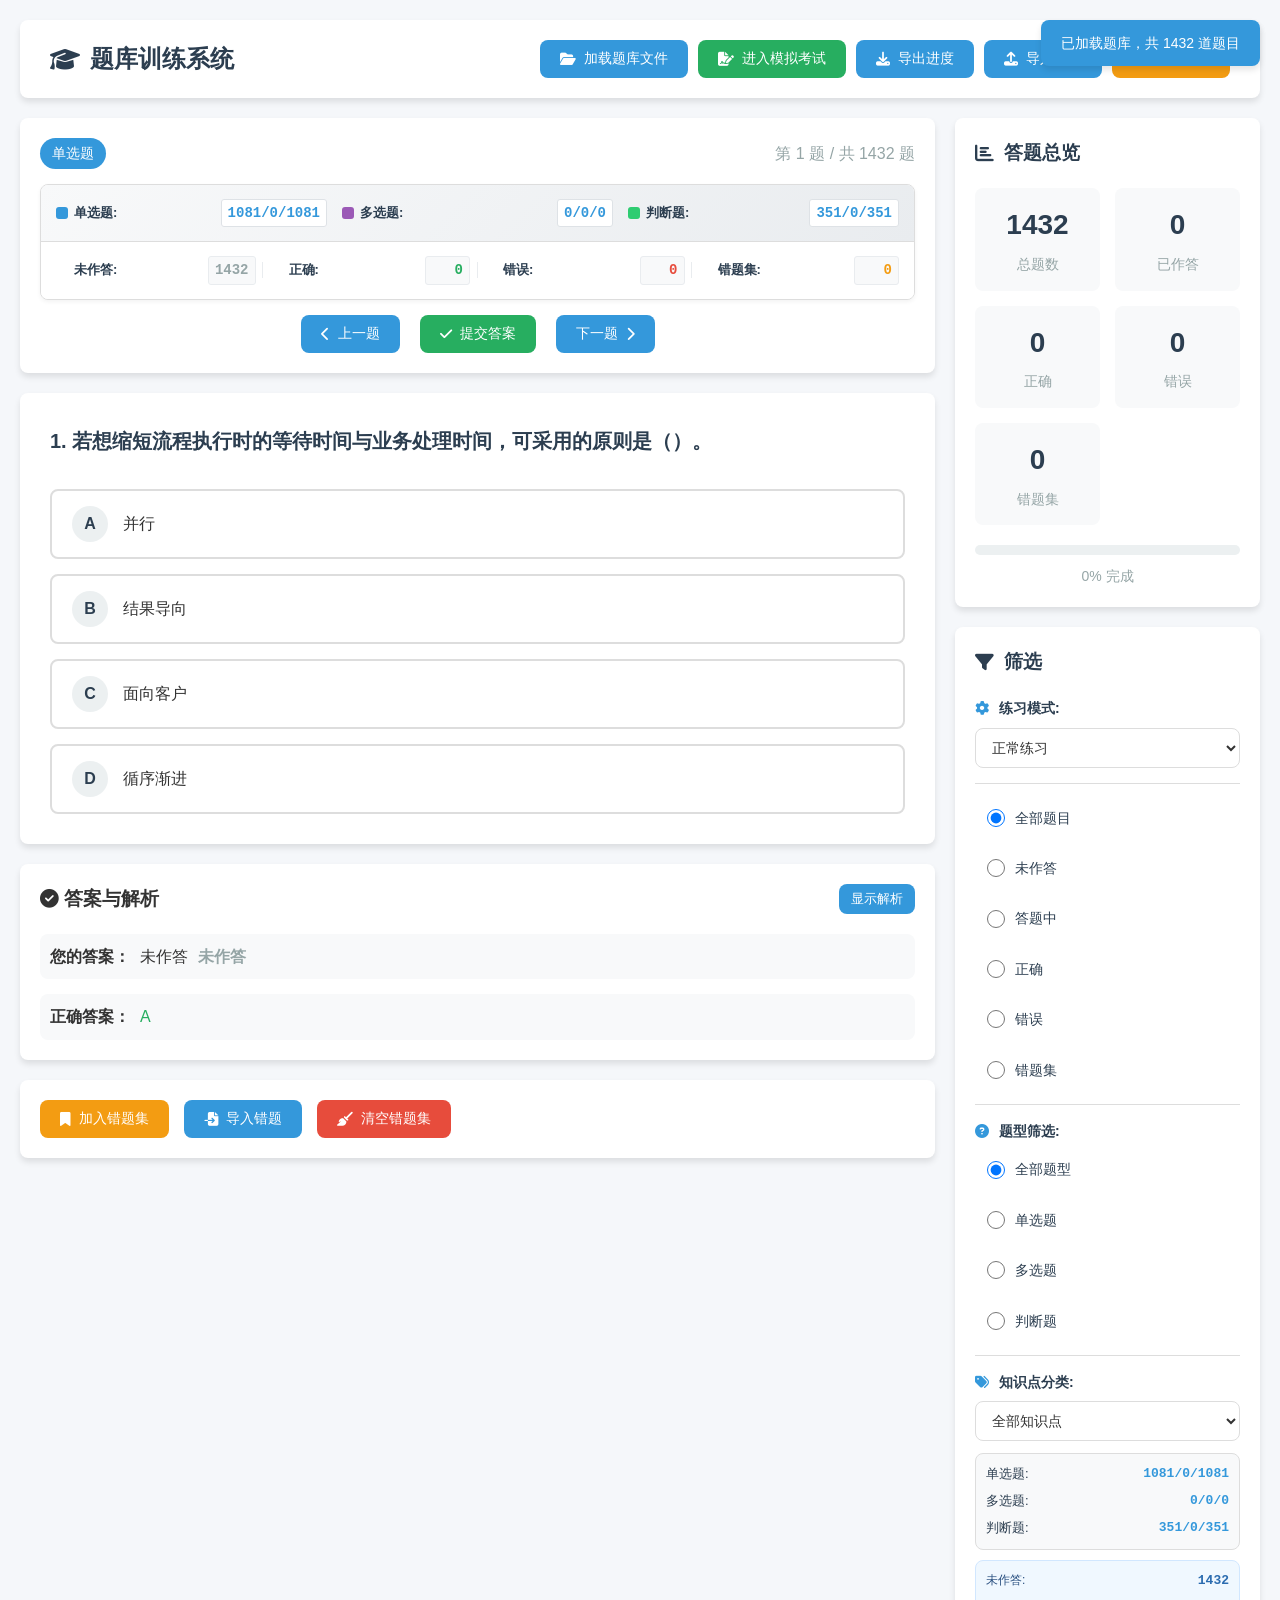
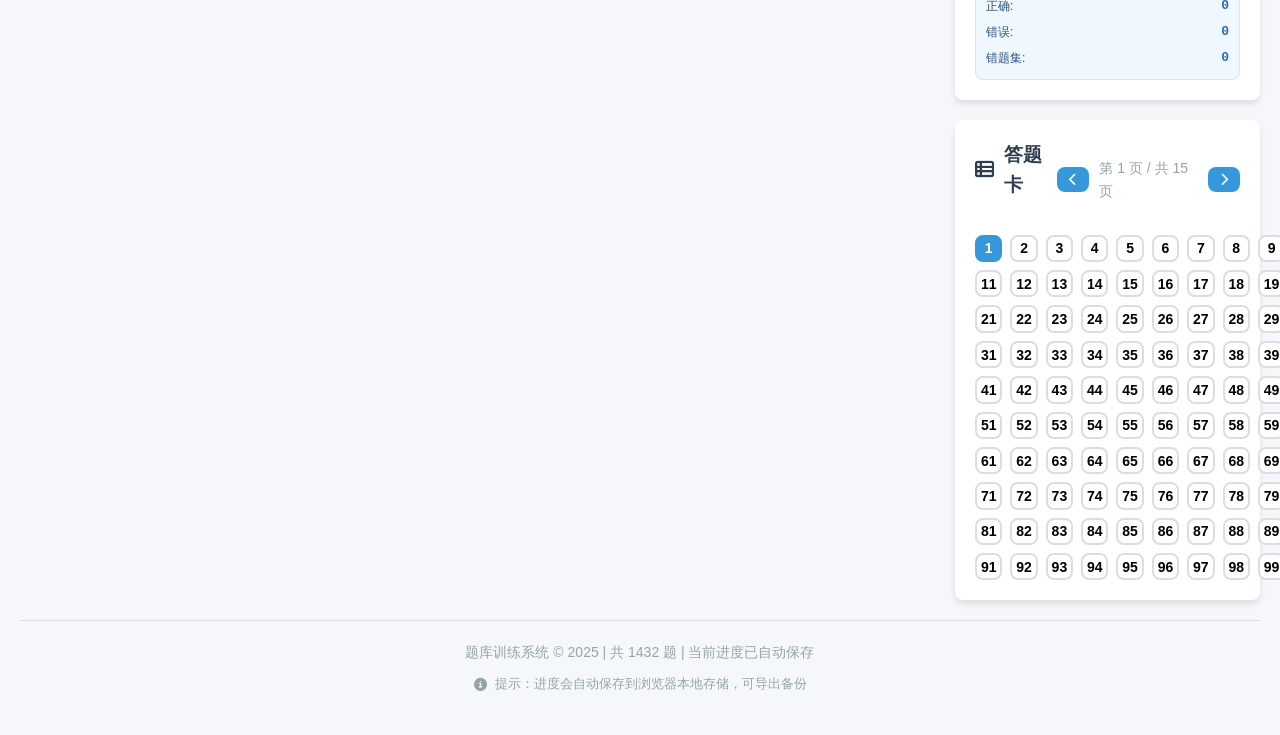
==== commit 172de59d: "feat: 增加考试400题" ====
--- a/ai_test/index.html
+++ b/ai_test/index.html
@@ -122,7 +122,7 @@
                         <i class="fas fa-trash-alt"></i> 移除错题集
                     </button>
                     <button id="toggleWrongBookImport" class="btn btn-import-wrongbook">
-                        <i class="fas fa-paste"></i> 粘贴题号导入
+                        <i class="fas fa-file-import"></i> 导入错题
                     </button>
                     <button id="clearWrongBook" class="btn btn-wrongbook-remove">
                         <i class="fas fa-broom"></i> 清空错题集
@@ -298,21 +298,30 @@
         <div class="wrong-book-import-dialog" role="dialog" aria-modal="true" aria-labelledby="wrongBookImportTitle">
             <div class="wrong-book-import-header">
                 <div>
-                    <h3 id="wrongBookImportTitle">导入错题题号</h3>
-                    <p class="wrong-book-import-subtitle">仅支持 1432 主库题号；导入时会自动去重，并与现有错题集合并。</p>
+                    <h3 id="wrongBookImportTitle">导入错题</h3>
+                    <p id="wrongBookImportSubtitle" class="wrong-book-import-subtitle">支持直接粘贴 error.html 全文，系统会自动抓取错题并转换成 1432 主库题号。</p>
                 </div>
                 <button id="closeWrongBookImport" class="wrong-book-import-close" type="button" aria-label="关闭导入弹窗">
                     <i class="fas fa-times"></i>
                 </button>
             </div>
 
-            <label class="wrong-book-import-label" for="wrongBookImportInput">
-                粘贴 1432 主库题号
+            <div class="wrong-book-import-mode-switch" role="tablist" aria-label="错题导入方式">
+                <button id="wrongBookImportModeErrorHtml" class="wrong-book-import-mode-btn active" type="button" data-mode="errorHtml">
+                    <i class="fas fa-code"></i> error.html 导入
+                </button>
+                <button id="wrongBookImportModeIds" class="wrong-book-import-mode-btn" type="button" data-mode="ids">
+                    <i class="fas fa-list-ol"></i> 1432 题号导入
+                </button>
+            </div>
+
+            <label id="wrongBookImportLabel" class="wrong-book-import-label" for="wrongBookImportInput">
+                粘贴 error.html 全文
             </label>
             <textarea
                 id="wrongBookImportInput"
                 class="wrong-book-import-input"
-                placeholder="支持空格、换行、逗号、顿号分隔，例如：&#10;12 35 108&#10;256, 300, 401"
+                placeholder="把 error.html 的完整源码粘贴到这里，系统会自动提取“你答错了 / 回答部分正确”的题目。"
             ></textarea>
 
             <div class="wrong-book-import-actions">
@@ -325,13 +334,14 @@
             </div>
 
             <p id="wrongBookImportSummary" class="wrong-book-import-summary">
-                仅支持 1432 主库题号；导入时会自动去重，并与现有错题集合并。
+                支持直接粘贴 error.html 全文，系统会自动抓取错题并转换成 1432 主库题号。
             </p>
         </div>
     </div>
 
     <script src="question-data.js"></script>
     <script src="category-data.js"></script>
+    <script src="exam-question-map.js"></script>
     <script src="script.js"></script>
 </body>
 </html>
--- a/ai_test/style.css
+++ b/ai_test/style.css
@@ -577,9 +577,41 @@
     color: var(--secondary-color);
 }
 
+.wrong-book-import-mode-switch {
+    display: flex;
+    gap: 10px;
+    flex-wrap: wrap;
+}
+
+.wrong-book-import-mode-btn {
+    border: 1px solid #d6dee7;
+    border-radius: 999px;
+    background-color: #f6f8fa;
+    color: var(--secondary-color);
+    cursor: pointer;
+    padding: 10px 16px;
+    font-size: 14px;
+    font-weight: 600;
+    display: inline-flex;
+    align-items: center;
+    gap: 8px;
+    transition: all 0.2s ease;
+}
+
+.wrong-book-import-mode-btn:hover {
+    border-color: #b7c7da;
+    background-color: #eef4fa;
+}
+
+.wrong-book-import-mode-btn.active {
+    border-color: var(--primary-color);
+    background-color: rgba(52, 152, 219, 0.12);
+    color: var(--primary-color);
+}
+
 .wrong-book-import-input {
     width: 100%;
-    min-height: 120px;
+    min-height: 220px;
     resize: vertical;
     padding: 12px 14px;
     border: 1px solid var(--border-color);
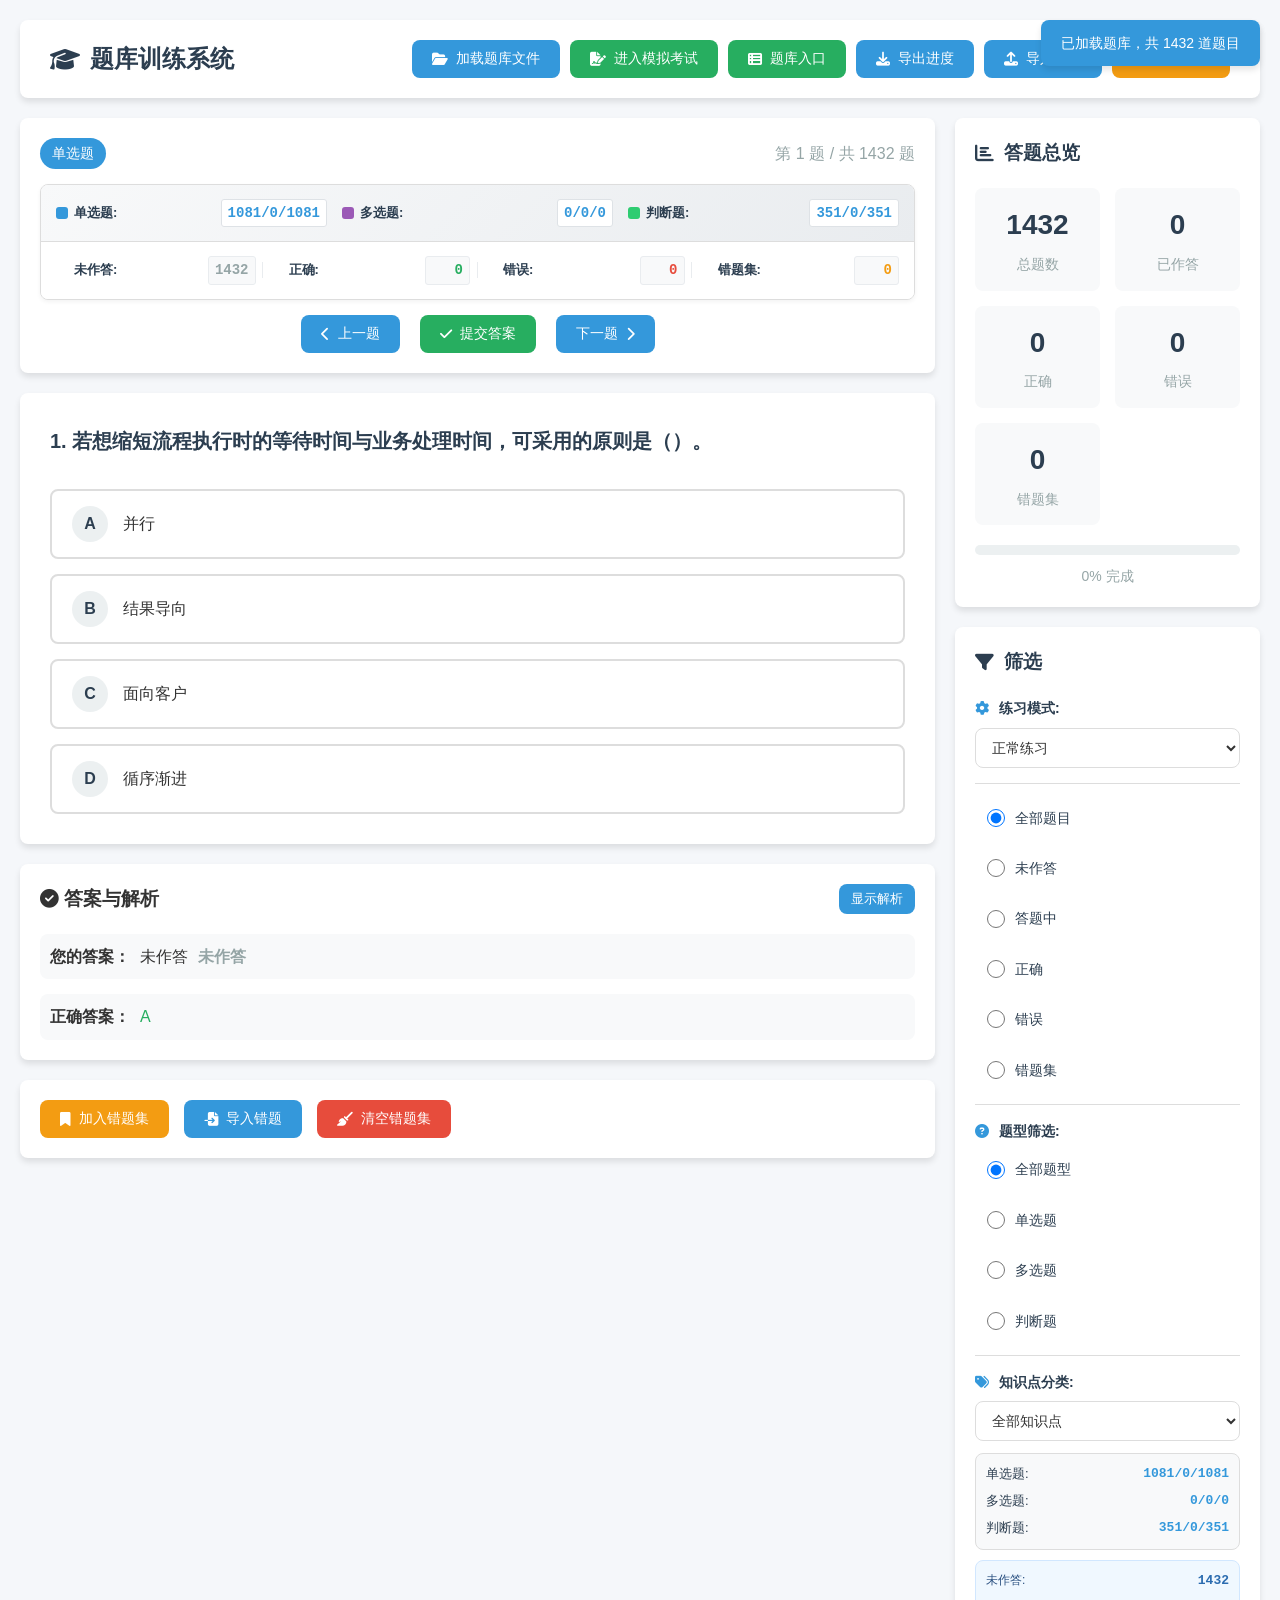
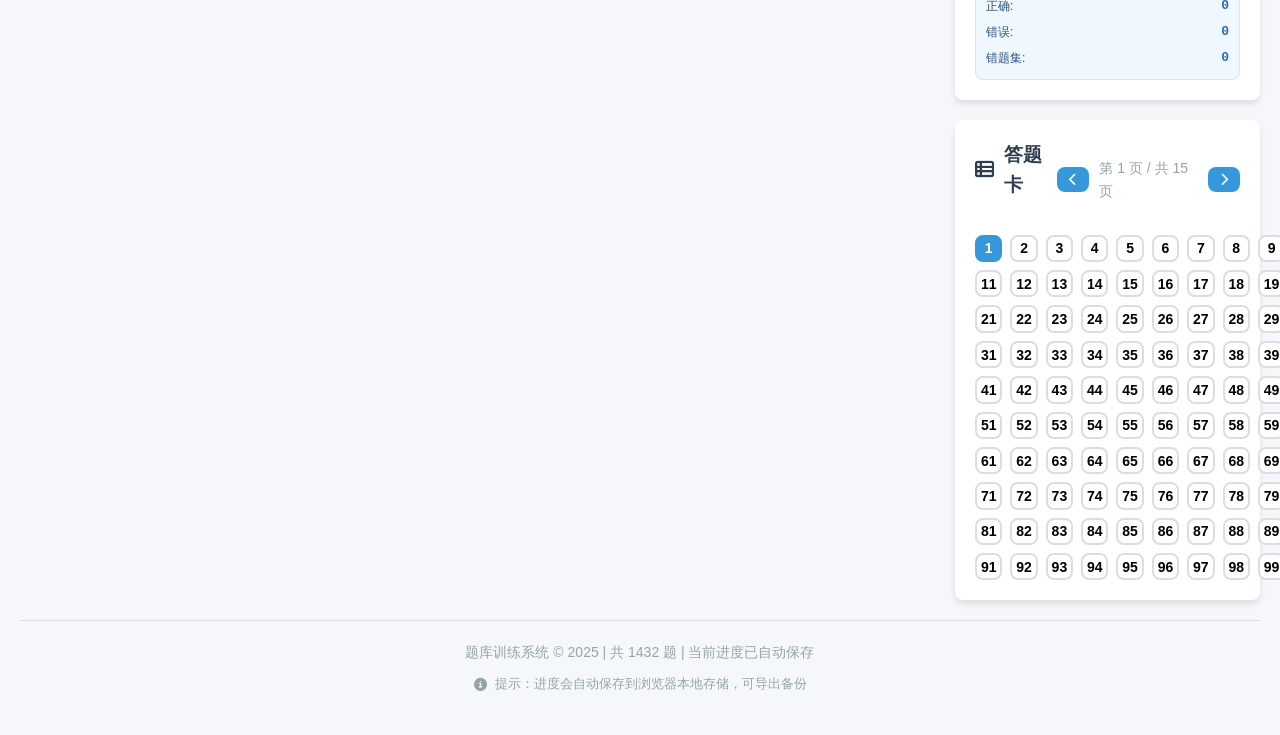
==== commit 2349f8cc: "Add safety exam portal and practice flow" ====
--- a/ai_test/index.html
+++ b/ai_test/index.html
@@ -26,6 +26,9 @@
                 <button class="btn btn-primary" onclick="window.location.href='mock-exam.html'">
                     <i class="fas fa-file-signature"></i> 进入模拟考试
                 </button>
+                <button class="btn btn-primary" onclick="window.location.href='portal.html'">
+                    <i class="fas fa-table-list"></i> 题库入口
+                </button>
                 <button id="exportBtn" class="btn"><i class="fas fa-download"></i> 导出进度</button>
                 <button id="importBtn" class="btn"><i class="fas fa-upload"></i> 导入进度</button>
                 <input type="file" id="importFile" accept=".json" style="display: none;">
